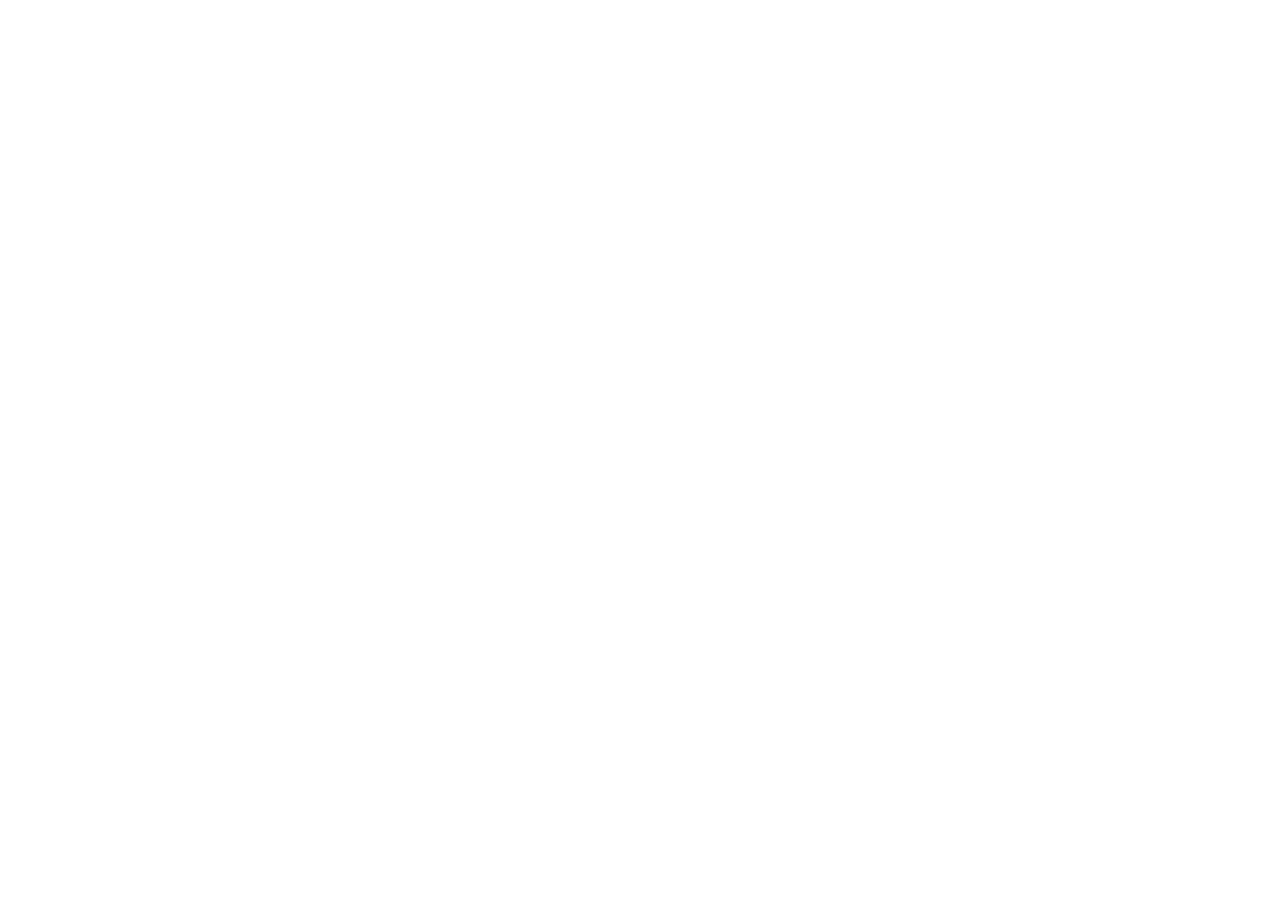
==== accordion/index.html @ ec3e2c25 "Push offCanvaseMenu to master" ====
<!DOCTYPE html>
<html lang="en">
  <head>
    <meta charset="UTF-8" />
    <meta http-equiv="X-UA-Compatible" content="IE=edge" />
    <meta name="viewport" content="width=device-width, initial-scale=1" />

    <title>Starter Template</title>

    <link rel="stylesheet" href="css/normalize.css" />
    <link rel="stylesheet" href="css/reset.css" />
    <link rel="stylesheet" href="css/styles.css" />
  </head>

  <body>
    <!-- content here -->

    <script src="js/main.js"></script>
  </body>
</html>
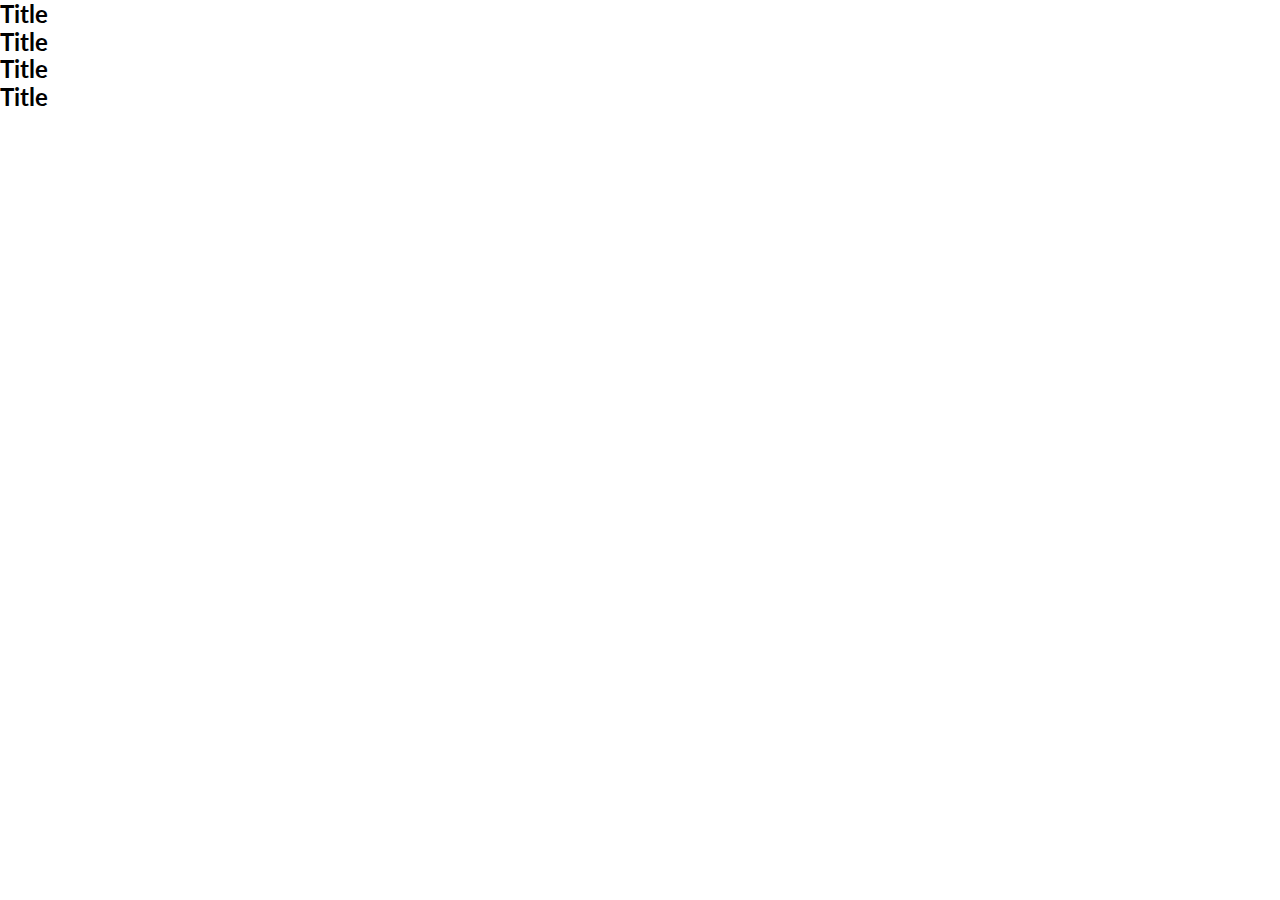
==== commit ca7037d2: "Setup Accordion Component" ====
--- a/accordion/index.html
+++ b/accordion/index.html
@@ -5,15 +5,60 @@
     <meta http-equiv="X-UA-Compatible" content="IE=edge" />
     <meta name="viewport" content="width=device-width, initial-scale=1" />
 
-    <title>Starter Template</title>
+    <title>Accordion</title>
 
     <link rel="stylesheet" href="css/normalize.css" />
     <link rel="stylesheet" href="css/reset.css" />
     <link rel="stylesheet" href="css/styles.css" />
+    <link
+      href="https://fonts.googleapis.com/css?family=Lato:400,700&display=swap"
+      rel="stylesheet"
+    />
   </head>
 
   <body>
-    <!-- content here -->
+    <div class="container">
+      <div class="accordion">
+        <header class="accordionHeader">
+          <h2>Title</h2>
+          <span class="toggleIcon"></span>
+        </header>
+        <div class="accordionContent">
+          <img src="" alt="" />
+          <p></p>
+        </div>
+      </div>
+      <div class="accordion">
+        <header class="accordionHeader">
+          <h2>Title</h2>
+          <span class="toggleIcon"></span>
+        </header>
+        <div class="accordionContent">
+          <img src="" alt="" />
+          <p></p>
+        </div>
+      </div>
+      <div class="accordion">
+        <header class="accordionHeader">
+          <h2>Title</h2>
+          <span class="toggleIcon"></span>
+        </header>
+        <div class="accordionContent">
+          <img src="" alt="" />
+          <p></p>
+        </div>
+      </div>
+      <div class="accordion">
+        <header class="accordionHeader">
+          <h2>Title</h2>
+          <span class="toggleIcon"></span>
+        </header>
+        <div class="accordionContent">
+          <img src="" alt="" />
+          <p></p>
+        </div>
+      </div>
+    </div>
 
     <script src="js/main.js"></script>
   </body>
--- a/accordion/css/styles.css
+++ b/accordion/css/styles.css
@@ -0,0 +1,11 @@
+/* page config */
+:root {
+  font-family: "Lato", sans-serif;
+}
+/* ------------------------
+ACCORDION HEADER STYLES
+--------------------------- */
+
+/* ------------------------
+ACCORDION CONTENT STYLES
+--------------------------- */
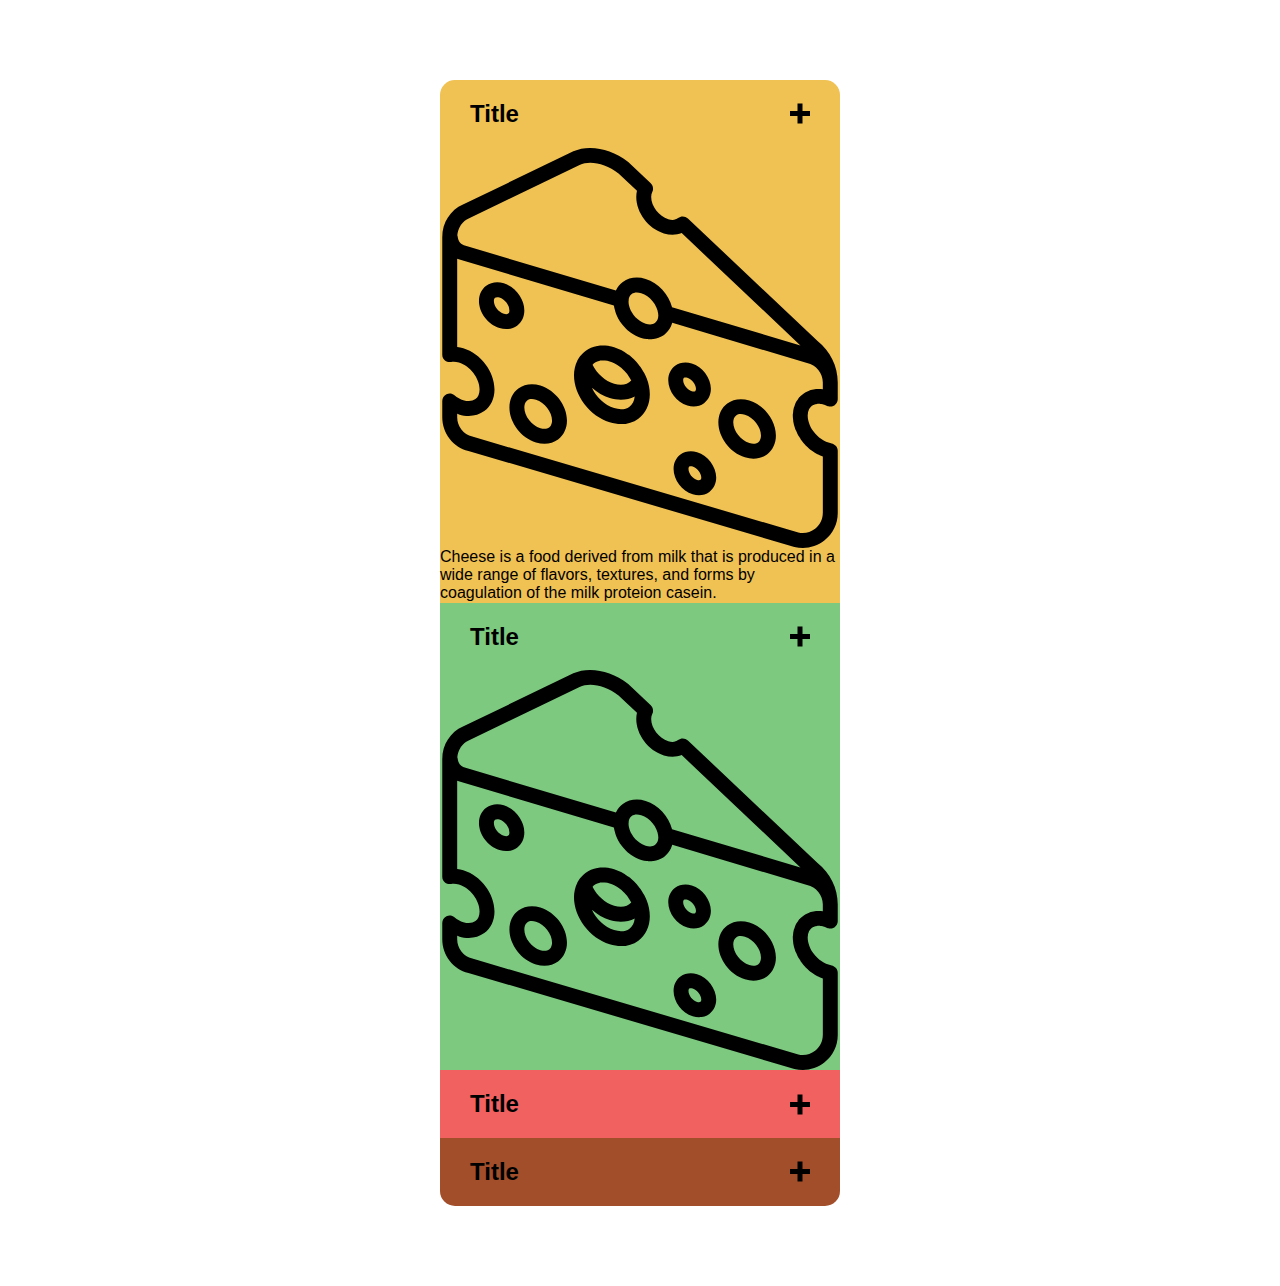
==== commit 50f7344b: "add Accordion header" ====
--- a/accordion/index.html
+++ b/accordion/index.html
@@ -10,48 +10,48 @@
     <link rel="stylesheet" href="css/normalize.css" />
     <link rel="stylesheet" href="css/reset.css" />
     <link rel="stylesheet" href="css/styles.css" />
-    <link
-      href="https://fonts.googleapis.com/css?family=Lato:400,700&display=swap"
-      rel="stylesheet"
-    />
   </head>
 
   <body>
     <div class="container">
-      <div class="accordion">
+      <div class="accordion cheese">
         <header class="accordionHeader">
           <h2>Title</h2>
-          <span class="toggleIcon"></span>
+          <span></span>
+        </header>
+        <div class="accordionContent">
+          <img src="img/cheese-svgrepo-com.svg" alt="cheese" />
+          <p>
+            Cheese is a food derived from milk that is produced in a wide range
+            of flavors, textures, and forms by coagulation of the milk proteion
+            casein.
+          </p>
+        </div>
+      </div>
+      <div class="accordion lettuce">
+        <header class="accordionHeader">
+          <h2>Title</h2>
+          <span></span>
+        </header>
+        <div class="accordionContent">
+          <img src="img/cheese-svgrepo-com.svg" alt="cheese" />
+          <p></p>
+        </div>
+      </div>
+      <div class="accordion tomato">
+        <header class="accordionHeader">
+          <h2>Title</h2>
+          <span></span>
         </header>
         <div class="accordionContent">
           <img src="" alt="" />
           <p></p>
         </div>
       </div>
-      <div class="accordion">
+      <div class="accordion beef">
         <header class="accordionHeader">
           <h2>Title</h2>
-          <span class="toggleIcon"></span>
-        </header>
-        <div class="accordionContent">
-          <img src="" alt="" />
-          <p></p>
-        </div>
-      </div>
-      <div class="accordion">
-        <header class="accordionHeader">
-          <h2>Title</h2>
-          <span class="toggleIcon"></span>
-        </header>
-        <div class="accordionContent">
-          <img src="" alt="" />
-          <p></p>
-        </div>
-      </div>
-      <div class="accordion">
-        <header class="accordionHeader">
-          <h2>Title</h2>
-          <span class="toggleIcon"></span>
+          <span></span>
         </header>
         <div class="accordionContent">
           <img src="" alt="" />
--- a/accordion/css/styles.css
+++ b/accordion/css/styles.css
@@ -2,10 +2,97 @@
 :root {
   font-family: "Lato", sans-serif;
 }
+
+.container {
+  width: 400px;
+  height: 100%;
+  margin: 80px auto;
+  display: flex;
+  align-items: center;
+  justify-content: center;
+  flex-direction: column;
+}
 /* ------------------------
-ACCORDION HEADER STYLES
+ACCORDION STYLES
 --------------------------- */
 
-/* ------------------------
-ACCORDION CONTENT STYLES
---------------------------- */
+/* 1. BOX */
+.cheese {
+  background-color: #f0c153;
+}
+
+.lettuce {
+  background-color: #7cc97f;
+}
+.tomato {
+  background-color: #f16160;
+}
+
+.beef {
+  background-color: #a34e2a;
+}
+
+.accordion {
+  /* set accordion's width to parent container width */
+  width: 100%;
+}
+
+/* first and last accordion should have border radius on free borderss */
+.accordion:first-of-type {
+  border-top-left-radius: 15px;
+  border-top-right-radius: 15px;
+}
+
+.accordion:last-of-type {
+  border-bottom-left-radius: 15px;
+  border-bottom-right-radius: 15px;
+}
+/* 2. HEADER */
+.accordionHeader {
+  padding: 20px 30px;
+  display: flex;
+  flex-direction: row;
+  /* vertically align heading + icon */
+  align-items: center;
+  /* space out heading and icon as much as possible */
+  justify-content: space-between;
+}
+
+.accordionHeader span {
+  display: flex;
+  /* vertically + horizontally align pseudo classes inside span */
+  align-items: center;
+  justify-content: center;
+  width: 20px;
+  /* set height equal to headings height */
+  height: 20px;
+  /* set position to relative to enable absolute positioning from pseudo selectors */
+  position: relative;
+}
+
+.accordionHeader span:before {
+  content: "";
+  background-color: #000;
+  width: 20px;
+  height: 5px;
+  /* make pseudo element visible */
+  display: block;
+  position: absolute;
+}
+
+.accordionHeader span:after {
+  display: block;
+  content: "";
+  background-color: #000;
+  width: 20px;
+  height: 5px;
+  /* absolute position needed for rotating */
+  position: absolute;
+  /* rotate to create + sign */
+  transform: rotate(90deg);
+  -webkit-transform: rotate(90deg);
+  -moz-transform: rotate(90deg);
+  -ms-transform: rotate(90deg);
+  -o-transform: rotate(90deg);
+}
+/* 3. CONTENT */
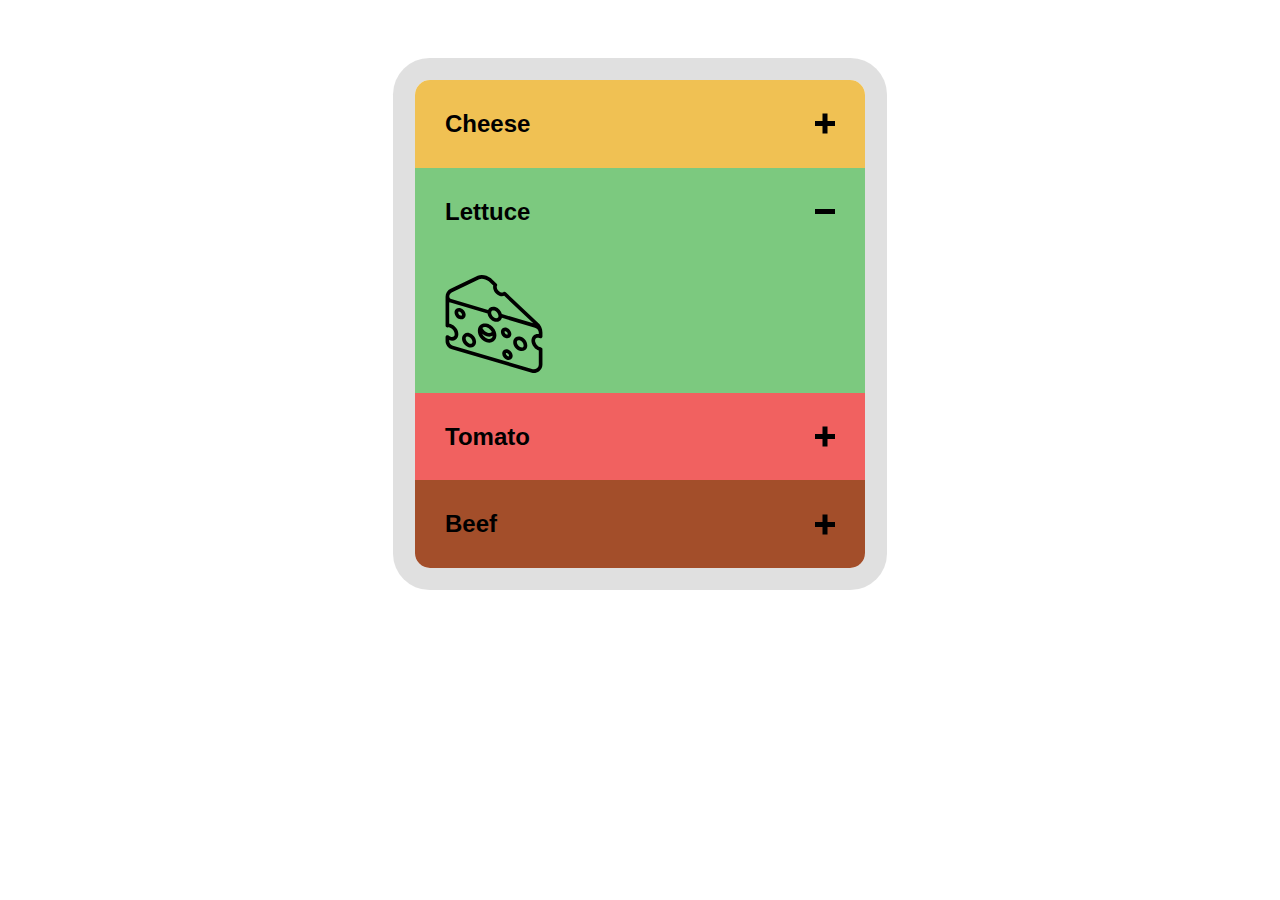
==== commit 19e6cde8: "add JS functionality for accordion" ====
--- a/accordion/index.html
+++ b/accordion/index.html
@@ -16,8 +16,8 @@
     <div class="container">
       <div class="accordion cheese">
         <header class="accordionHeader">
-          <h2>Title</h2>
-          <span></span>
+          <h2>Cheese</h2>
+          <span class="toggleIcon"></span>
         </header>
         <div class="accordionContent">
           <img src="img/cheese-svgrepo-com.svg" alt="cheese" />
@@ -28,10 +28,10 @@
           </p>
         </div>
       </div>
-      <div class="accordion lettuce">
+      <div class="accordion lettuce isOpen">
         <header class="accordionHeader">
-          <h2>Title</h2>
-          <span></span>
+          <h2>Lettuce</h2>
+          <span class="toggleIcon"></span class="toggleIcon">
         </header>
         <div class="accordionContent">
           <img src="img/cheese-svgrepo-com.svg" alt="cheese" />
@@ -40,8 +40,8 @@
       </div>
       <div class="accordion tomato">
         <header class="accordionHeader">
-          <h2>Title</h2>
-          <span></span>
+          <h2>Tomato</h2>
+          <span class="toggleIcon"></span>
         </header>
         <div class="accordionContent">
           <img src="" alt="" />
@@ -50,8 +50,8 @@
       </div>
       <div class="accordion beef">
         <header class="accordionHeader">
-          <h2>Title</h2>
-          <span></span>
+          <h2>Beef</h2>
+          <span class="toggleIcon"></span class="toggleIcon">
         </header>
         <div class="accordionContent">
           <img src="" alt="" />
--- a/accordion/css/styles.css
+++ b/accordion/css/styles.css
@@ -4,13 +4,21 @@
 }
 
 .container {
-  width: 400px;
+  width: 450px;
   height: 100%;
   margin: 80px auto;
   display: flex;
   align-items: center;
   justify-content: center;
   flex-direction: column;
+  /* set box-shadow to mimick mobile phone */
+  box-shadow: 0px 0px 0px 22px rgba(0, 0, 0, 0.12);
+  background-color: transparent;
+  border-radius: 15px;
+  -webkit-border-radius: 15px;
+  -moz-border-radius: 15px;
+  -ms-border-radius: 15px;
+  -o-border-radius: 15px;
 }
 /* ------------------------
 ACCORDION STYLES
@@ -49,7 +57,7 @@
 }
 /* 2. HEADER */
 .accordionHeader {
-  padding: 20px 30px;
+  padding: 30px 30px;
   display: flex;
   flex-direction: row;
   /* vertically align heading + icon */
@@ -58,6 +66,7 @@
   justify-content: space-between;
 }
 
+/* - toggle icon styles */
 .accordionHeader span {
   display: flex;
   /* vertically + horizontally align pseudo classes inside span */
@@ -95,4 +104,43 @@
   -ms-transform: rotate(90deg);
   -o-transform: rotate(90deg);
 }
+/* - when accordion is open hide :after resulting in a minus icon */
+.isOpen .accordionHeader span:after {
+  display: none;
+}
 /* 3. CONTENT */
+.accordionContent {
+  display: flex;
+  flex-direction: row;
+  justify-content: space-between;
+  /*setverticalalignofsvgimg(andp)tocenter*/
+  align-items: center;
+  box-sizing: border-box;
+  visibility: hidden;
+  opacity: 0;
+  height: 0;
+  padding: 0 30px;
+  transition: opacity 0.2s ease, padding 0.2s ease;
+  -webkit-transition: opacity 0.2s ease, padding 0.2s ease;
+  -moz-transition: opacity 0.2s ease, padding 0.2s ease;
+  -ms-transition: opacity 0.2s ease, padding 0.2s ease;
+  -o-transition: opacity 0.2s ease, padding 0.2s ease;
+}
+
+.accordionContent img {
+  width: 25%;
+}
+.accordionContent p {
+  /* add 10% of container width as padding using flexbox */
+  width: 65%;
+  font-size: 18px;
+  line-height: 1.5em;
+}
+
+/* - when accordion is open make content visible */
+.isOpen .accordionContent {
+  visibility: visible;
+  opacity: 1;
+  height: auto;
+  padding: 20px 30px;
+}
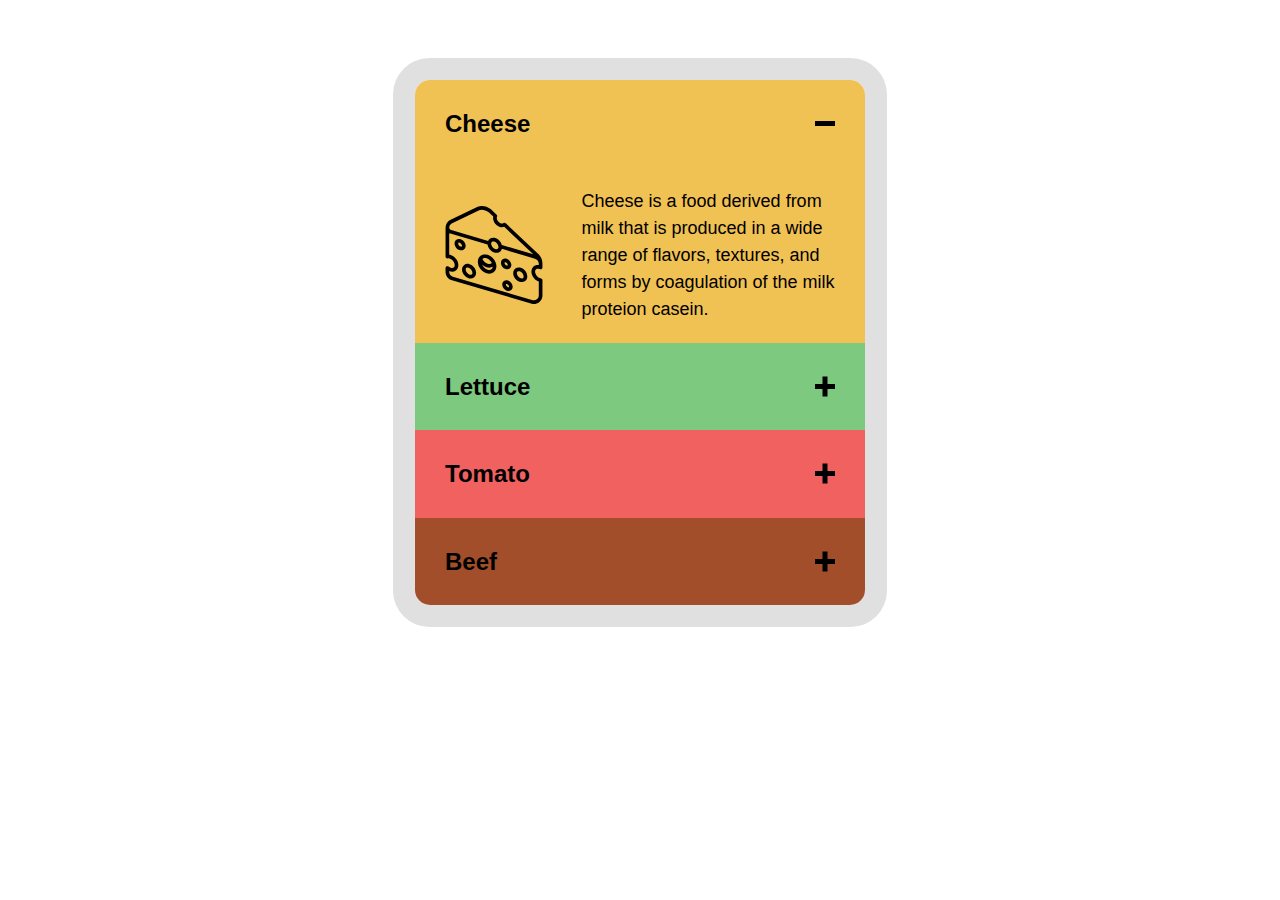
==== commit 3bf8e6e9: "Push fully working accordion to master" ====
--- a/accordion/index.html
+++ b/accordion/index.html
@@ -14,13 +14,13 @@
 
   <body>
     <div class="container">
-      <div class="accordion cheese">
+      <div class="accordion cheese isOpen">
         <header class="accordionHeader">
           <h2>Cheese</h2>
           <span class="toggleIcon"></span>
         </header>
         <div class="accordionContent">
-          <img src="img/cheese-svgrepo-com.svg" alt="cheese" />
+          <img src="img/cheese-svgrepo-com.svg" alt="Cheese" />
           <p>
             Cheese is a food derived from milk that is produced in a wide range
             of flavors, textures, and forms by coagulation of the milk proteion
@@ -28,14 +28,14 @@
           </p>
         </div>
       </div>
-      <div class="accordion lettuce isOpen">
+      <div class="accordion lettuce">
         <header class="accordionHeader">
           <h2>Lettuce</h2>
           <span class="toggleIcon"></span class="toggleIcon">
         </header>
         <div class="accordionContent">
-          <img src="img/cheese-svgrepo-com.svg" alt="cheese" />
-          <p></p>
+          <img src="img/salad.svg" alt="Lettuce" />
+          <p>Lettuce is an annual plant of the daisy family, Asteraceae. It is most often grown as a leaf vegetable, but sometimes for its stem and seeds.</p>
         </div>
       </div>
       <div class="accordion tomato">
@@ -44,8 +44,8 @@
           <span class="toggleIcon"></span>
         </header>
         <div class="accordionContent">
-          <img src="" alt="" />
-          <p></p>
+          <img src="img/tomato-svgrepo-com.svg" alt="Tomato" />
+          <p>The tomato is the edible, often red, berry of the plant Solanum lycopersicum, commonly known as a tomato plant.</p>
         </div>
       </div>
       <div class="accordion beef">
@@ -54,8 +54,8 @@
           <span class="toggleIcon"></span class="toggleIcon">
         </header>
         <div class="accordionContent">
-          <img src="" alt="" />
-          <p></p>
+          <img src="img/meat-svgrepo-com.svg" alt="Beef" />
+          <p>Beef is the culinary name for meat from cattle, particularly skeletal muscle. Beef is a source of high-quality protein and nutrients.</p>
         </div>
       </div>
     </div>
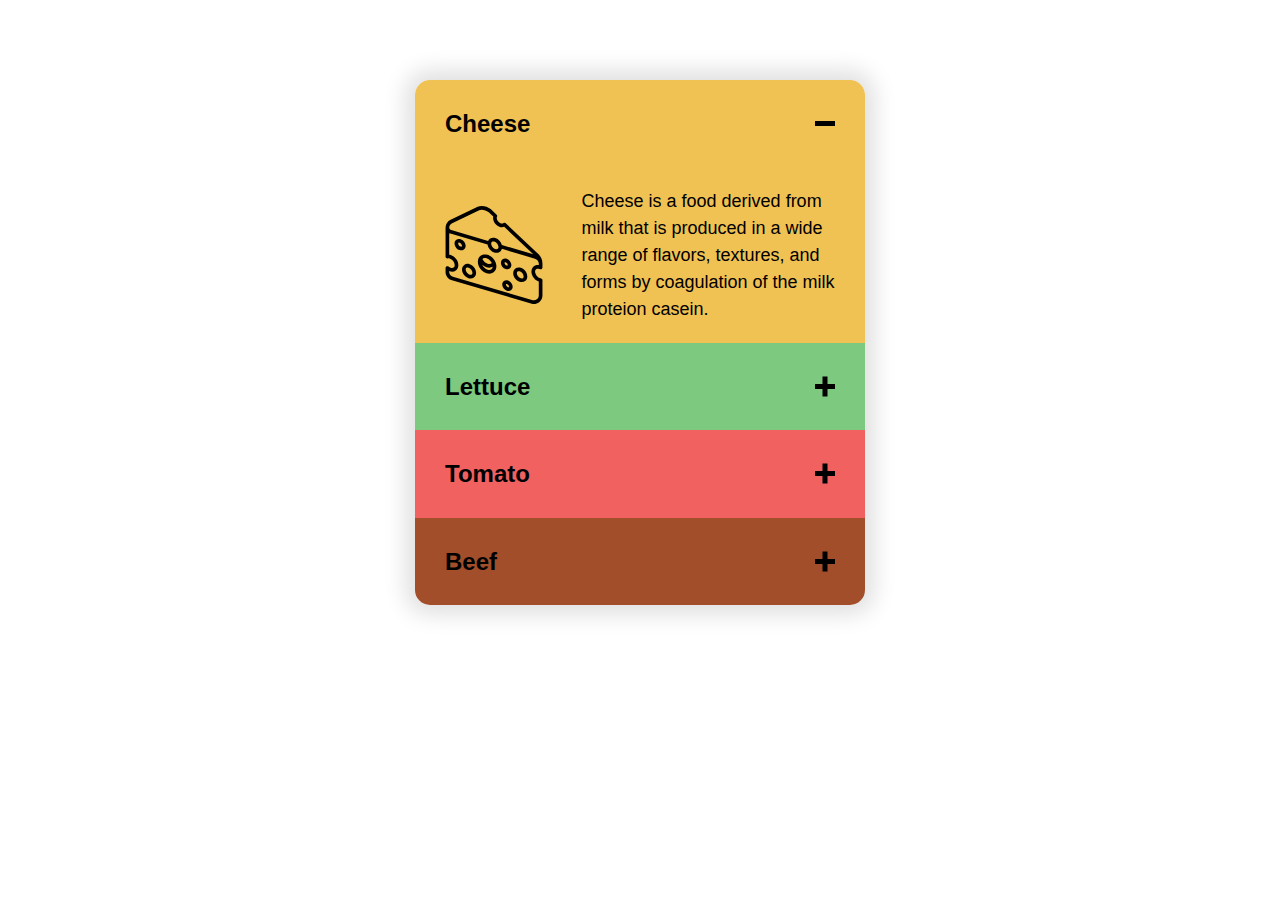
==== commit 662ac563: "change box-shadow for accordion container" ====
--- a/accordion/index.html
+++ b/accordion/index.html
@@ -45,7 +45,7 @@
         </header>
         <div class="accordionContent">
           <img src="img/tomato-svgrepo-com.svg" alt="Tomato" />
-          <p>The tomato is the edible, often red, berry of the plant Solanum lycopersicum, commonly known as a tomato plant.</p>
+          <p>The tomato is the edible, often red, berry of the plant Solanum lycopersicum, commonly known as a tomato plant. You know, tomatoes are awesome!</p>
         </div>
       </div>
       <div class="accordion beef">
--- a/accordion/css/styles.css
+++ b/accordion/css/styles.css
@@ -12,7 +12,7 @@
   justify-content: center;
   flex-direction: column;
   /* set box-shadow to mimick mobile phone */
-  box-shadow: 0px 0px 0px 22px rgba(0, 0, 0, 0.12);
+  box-shadow: 0px 0px 22px 10px rgba(0, 0, 0, 0.12);
   background-color: transparent;
   border-radius: 15px;
   -webkit-border-radius: 15px;
